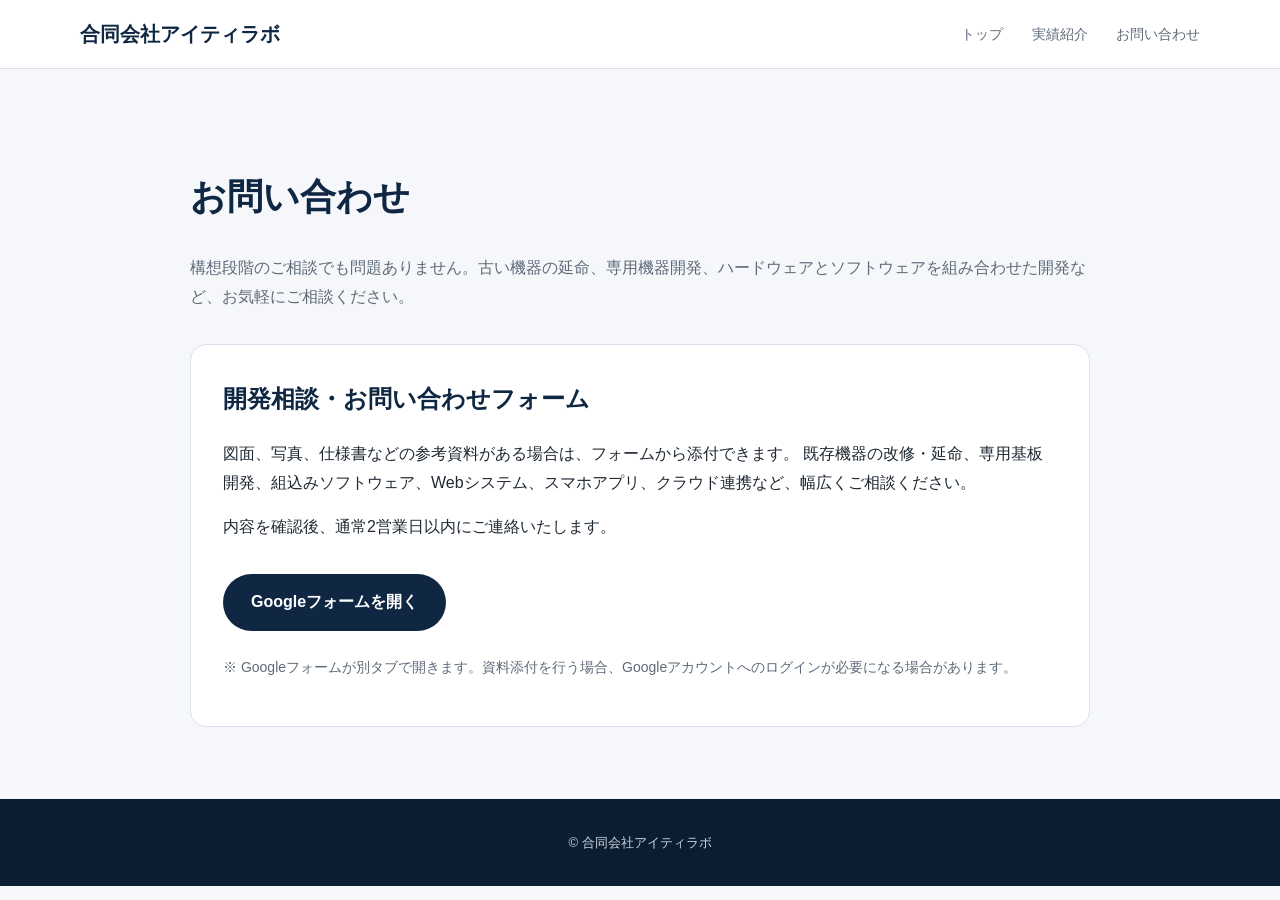
==== contact.html @ b13bff5e "test" ====
<!doctype html>
<html lang="ja">

<head>
  <meta charset="utf-8">
  <meta name="viewport" content="width=device-width, initial-scale=1">
  <title>お問い合わせ | 合同会社アイティラボ</title>
  <style>
    body {
      margin: 0;
      font-family: -apple-system, BlinkMacSystemFont, "Segoe UI", sans-serif;
      background: #f5f7fa;
      color: #1f2933;
      line-height: 1.8;
    }

    a {
      color: inherit;
      text-decoration: none;
    }

    header {
      background: #ffffff;
      border-bottom: 1px solid #d9e2ec;
    }

    .header-inner {
      max-width: 1120px;
      margin: 0 auto;
      padding: 16px 24px;
      display: flex;
      justify-content: space-between;
      align-items: center;
    }

    .logo {
      font-weight: 700;
      color: #0f2742;
      font-size: 20px;
    }

    nav a {
      margin-left: 24px;
      color: #5f6b7a;
      font-size: 14px;
    }

    .section {
      max-width: 900px;
      margin: 0 auto;
      padding: 72px 24px;
    }

    h1 {
      color: #0f2742;
      font-size: 36px;
    }

    .lead {
      color: #5f6b7a;
    }

    .form-area {
      background: #ffffff;
      border: 1px solid #d9e2ec;
      border-radius: 16px;
      padding: 32px;
      margin-top: 32px;
    }

    .form-area h2 {
      margin-top: 0;
      color: #0f2742;
    }

    .contact-button {
      display: inline-block;
      margin-top: 16px;
      background: #0f2742;
      color: #ffffff;
      padding: 14px 28px;
      border-radius: 999px;
      font-weight: 700;
    }

    .note {
      margin-top: 24px;
      color: #5f6b7a;
      font-size: 14px;
    }

    .footer {
      background: #0b1d30;
      color: #cbd5e1;
      padding: 32px 24px;
      text-align: center;
      font-size: 13px;
    }

    @media (max-width: 800px) {

      .hero-inner,
      .case-grid,
      .cards {
        grid-template-columns: 1fr;
      }

      .hero h1 {
        font-size: 32px;
      }

      .header-inner {
        flex-direction: column;
        gap: 10px;
      }

      nav {
        display: flex;
        gap: 16px;
        flex-wrap: wrap;
        justify-content: center;
      }

      nav a {
        margin-left: 0;
        font-size: 14px;
      }
    }
  </style>

  <!-- Google Analytics -->
  <script async src="https://www.googletagmanager.com/gtag/js?id=G-69NLYRLEGD"></script>
  <script>
    window.dataLayer = window.dataLayer || [];
    function gtag() { dataLayer.push(arguments); }
    gtag('js', new Date());

    gtag('config', 'G-69NLYRLEGD');
  </script>

</head>

<body>

  <header>
    <div class="header-inner">
      <a class="logo" href="index.html">合同会社アイティラボ</a>
      <nav>
        <a href="index.html">トップ</a>
        <a href="works.html">実績紹介</a>
        <a href="contact.html">お問い合わせ</a>
      </nav>
    </div>
  </header>

  <main class="section">
    <h1>お問い合わせ</h1>
    <p class="lead">
      構想段階のご相談でも問題ありません。古い機器の延命、専用機器開発、ハードウェアとソフトウェアを組み合わせた開発など、お気軽にご相談ください。
    </p>

    <div class="form-area">
      <h2>開発相談・お問い合わせフォーム</h2>

      <p>
        図面、写真、仕様書などの参考資料がある場合は、フォームから添付できます。
        既存機器の改修・延命、専用基板開発、組込みソフトウェア、Webシステム、スマホアプリ、クラウド連携など、幅広くご相談ください。
      </p>

      <p>
        内容を確認後、通常2営業日以内にご連絡いたします。
      </p>

      <a class="contact-button" href="https://forms.gle/nQAf1mtK7RLspYhS7" target="_blank" rel="noopener noreferrer">
        Googleフォームを開く
      </a>

      <p class="note">
        ※ Googleフォームが別タブで開きます。資料添付を行う場合、Googleアカウントへのログインが必要になる場合があります。
      </p>
    </div>
  </main>

  <footer class="footer">
    <div>© 合同会社アイティラボ</div>
  </footer>

</body>

</html>
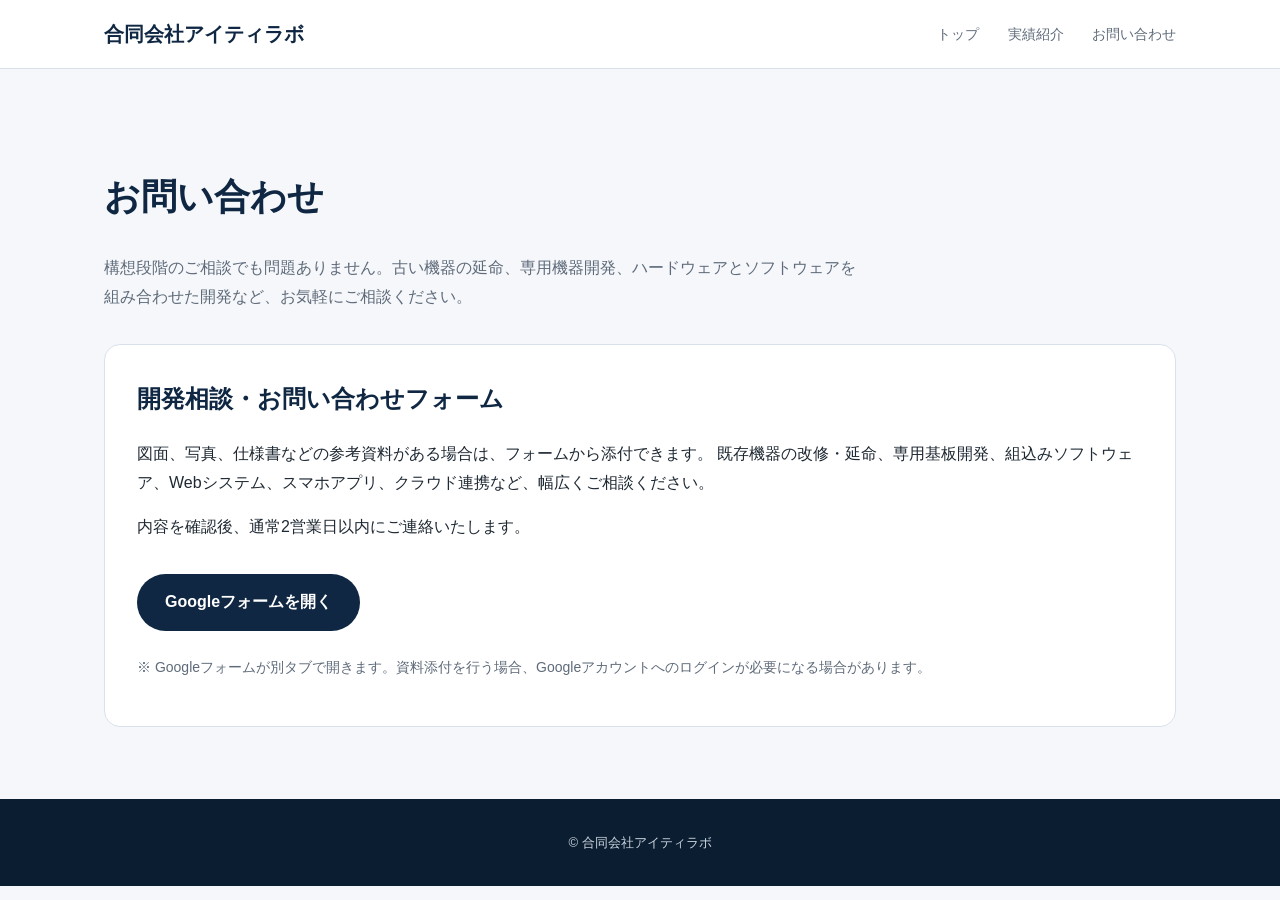
==== commit 51ceb4ff: "test" ====
--- a/contact.html
+++ b/contact.html
@@ -5,128 +5,8 @@
   <meta charset="utf-8">
   <meta name="viewport" content="width=device-width, initial-scale=1">
   <title>お問い合わせ | 合同会社アイティラボ</title>
-  <style>
-    body {
-      margin: 0;
-      font-family: -apple-system, BlinkMacSystemFont, "Segoe UI", sans-serif;
-      background: #f5f7fa;
-      color: #1f2933;
-      line-height: 1.8;
-    }
 
-    a {
-      color: inherit;
-      text-decoration: none;
-    }
-
-    header {
-      background: #ffffff;
-      border-bottom: 1px solid #d9e2ec;
-    }
-
-    .header-inner {
-      max-width: 1120px;
-      margin: 0 auto;
-      padding: 16px 24px;
-      display: flex;
-      justify-content: space-between;
-      align-items: center;
-    }
-
-    .logo {
-      font-weight: 700;
-      color: #0f2742;
-      font-size: 20px;
-    }
-
-    nav a {
-      margin-left: 24px;
-      color: #5f6b7a;
-      font-size: 14px;
-    }
-
-    .section {
-      max-width: 900px;
-      margin: 0 auto;
-      padding: 72px 24px;
-    }
-
-    h1 {
-      color: #0f2742;
-      font-size: 36px;
-    }
-
-    .lead {
-      color: #5f6b7a;
-    }
-
-    .form-area {
-      background: #ffffff;
-      border: 1px solid #d9e2ec;
-      border-radius: 16px;
-      padding: 32px;
-      margin-top: 32px;
-    }
-
-    .form-area h2 {
-      margin-top: 0;
-      color: #0f2742;
-    }
-
-    .contact-button {
-      display: inline-block;
-      margin-top: 16px;
-      background: #0f2742;
-      color: #ffffff;
-      padding: 14px 28px;
-      border-radius: 999px;
-      font-weight: 700;
-    }
-
-    .note {
-      margin-top: 24px;
-      color: #5f6b7a;
-      font-size: 14px;
-    }
-
-    .footer {
-      background: #0b1d30;
-      color: #cbd5e1;
-      padding: 32px 24px;
-      text-align: center;
-      font-size: 13px;
-    }
-
-    @media (max-width: 800px) {
-
-      .hero-inner,
-      .case-grid,
-      .cards {
-        grid-template-columns: 1fr;
-      }
-
-      .hero h1 {
-        font-size: 32px;
-      }
-
-      .header-inner {
-        flex-direction: column;
-        gap: 10px;
-      }
-
-      nav {
-        display: flex;
-        gap: 16px;
-        flex-wrap: wrap;
-        justify-content: center;
-      }
-
-      nav a {
-        margin-left: 0;
-        font-size: 14px;
-      }
-    }
-  </style>
+  <link rel="stylesheet" href="assets/css/style.css">
 
   <!-- Google Analytics -->
   <script async src="https://www.googletagmanager.com/gtag/js?id=G-69NLYRLEGD"></script>
--- a/assets/css/style.css
+++ b/assets/css/style.css
@@ -0,0 +1,341 @@
+:root {
+    --main: #0f2742;
+    --accent: #1f6feb;
+    --bg: #f5f7fa;
+    --text: #1f2933;
+    --muted: #5f6b7a;
+    --card: #ffffff;
+    --border: #d9e2ec;
+}
+
+* {
+    box-sizing: border-box;
+}
+
+body {
+    margin: 0;
+    font-family: -apple-system, BlinkMacSystemFont, "Segoe UI", sans-serif;
+    color: var(--text);
+    background: var(--bg);
+    line-height: 1.8;
+}
+
+a {
+    color: inherit;
+    text-decoration: none;
+}
+
+header {
+    background: #ffffff;
+    border-bottom: 1px solid var(--border);
+    position: sticky;
+    top: 0;
+    z-index: 10;
+}
+
+.header-inner {
+    max-width: 1120px;
+    margin: 0 auto;
+    padding: 16px 24px;
+    display: flex;
+    justify-content: space-between;
+    align-items: center;
+}
+
+.logo {
+    font-weight: 700;
+    color: var(--main);
+    font-size: 20px;
+}
+
+nav a {
+    margin-left: 24px;
+    color: var(--muted);
+    font-size: 14px;
+}
+
+.section {
+    max-width: 1120px;
+    margin: 0 auto;
+    padding: 72px 24px;
+}
+
+h1 {
+    color: var(--main);
+    font-size: 36px;
+}
+
+h2 {
+    color: var(--main);
+}
+
+.lead {
+    color: var(--muted);
+    max-width: 760px;
+}
+
+.card {
+    background: var(--card);
+    border: 1px solid var(--border);
+    border-radius: 16px;
+    padding: 32px;
+    margin-top: 32px;
+}
+
+.button {
+    display: inline-block;
+    background: var(--main);
+    color: #ffffff;
+    padding: 12px 24px;
+    border-radius: 999px;
+    font-weight: 700;
+    margin-top: 8px;
+}
+
+/* index hero */
+.hero {
+    background: linear-gradient(135deg, #0f2742 0%, #14395f 60%, #1f6feb 100%);
+    color: #ffffff;
+}
+
+.hero-inner {
+    max-width: 1120px;
+    margin: 0 auto;
+    padding: 88px 24px;
+    display: grid;
+    grid-template-columns: 1.1fr 0.9fr;
+    gap: 48px;
+    align-items: center;
+}
+
+.hero h1 {
+    color: #ffffff;
+    font-size: 42px;
+    line-height: 1.35;
+    margin: 0 0 24px;
+}
+
+.hero p {
+    font-size: 18px;
+    color: #dbeafe;
+    margin-bottom: 32px;
+}
+
+.hero .button {
+    background: #ffffff;
+    color: var(--main);
+}
+
+.hero-photo {
+    background: rgba(255, 255, 255, 0.12);
+    border: 1px solid rgba(255, 255, 255, 0.25);
+    border-radius: 20px;
+    padding: 16px;
+}
+
+.hero-photo img {
+    width: 100%;
+    border-radius: 14px;
+    display: block;
+    transition: transform 0.2s ease;
+}
+
+.photo-note {
+    font-size: 12px;
+    color: #c7d2fe;
+    margin-top: 8px;
+}
+
+/* cards */
+.cards {
+    display: grid;
+    grid-template-columns: repeat(3, 1fr);
+    gap: 24px;
+    margin-top: 32px;
+}
+
+.cards .card {
+    margin-top: 0;
+}
+
+.card h3 {
+    margin-top: 0;
+    color: var(--main);
+}
+
+/* case block */
+.case {
+    background: #ffffff;
+    border-top: 1px solid var(--border);
+    border-bottom: 1px solid var(--border);
+}
+
+.case-grid {
+    display: grid;
+    grid-template-columns: 0.95fr 1.05fr;
+    gap: 40px;
+    align-items: center;
+}
+
+.case-image img {
+    width: 100%;
+    border-radius: 16px;
+    border: 1px solid var(--border);
+    display: block;
+    transition: transform 0.2s ease;
+}
+
+.hero-photo img,
+.case-image img {
+    box-shadow: 0 10px 30px rgba(0, 0, 0, 0.15);
+}
+
+.hero-photo img:hover,
+.case-image img:hover {
+    transform: scale(1.02);
+}
+
+/* works list */
+.work-card {
+    display: grid;
+    grid-template-columns: 0.8fr 1.2fr;
+    gap: 28px;
+    align-items: center;
+}
+
+.work-image img {
+    width: 100%;
+    border-radius: 14px;
+    border: 1px solid var(--border);
+    display: block;
+    box-shadow: 0 10px 30px rgba(0, 0, 0, 0.12);
+}
+
+/* badges and stats */
+.badges {
+    display: flex;
+    flex-wrap: wrap;
+    gap: 8px;
+    margin: 20px 0;
+}
+
+.badge {
+    background: #e8f1ff;
+    color: #174ea6;
+    padding: 4px 12px;
+    border-radius: 999px;
+    font-size: 13px;
+}
+
+.stats {
+    display: grid;
+    grid-template-columns: repeat(2, 1fr);
+    gap: 16px;
+    margin-top: 24px;
+}
+
+.stat {
+    background: #f8fafc;
+    border: 1px solid var(--border);
+    border-radius: 14px;
+    padding: 16px;
+}
+
+.stat strong {
+    display: block;
+    font-size: 26px;
+    color: var(--accent);
+}
+
+/* contact */
+.form-area {
+    background: #ffffff;
+    border: 1px solid var(--border);
+    border-radius: 16px;
+    padding: 32px;
+    margin-top: 32px;
+}
+
+.form-area h2 {
+    margin-top: 0;
+    color: var(--main);
+}
+
+.contact-button {
+    display: inline-block;
+    margin-top: 16px;
+    background: var(--main);
+    color: #ffffff;
+    padding: 14px 28px;
+    border-radius: 999px;
+    font-weight: 700;
+}
+
+.note {
+    margin-top: 24px;
+    color: var(--muted);
+    font-size: 14px;
+}
+
+/* CTA and footer */
+.cta {
+    background: var(--main);
+    color: #ffffff;
+    text-align: center;
+}
+
+.cta h2 {
+    color: #ffffff;
+}
+
+.cta p {
+    color: #dbeafe;
+}
+
+.cta .button {
+    background: #ffffff;
+    color: var(--main);
+}
+
+.footer {
+    background: #0b1d30;
+    color: #cbd5e1;
+    padding: 32px 24px;
+    text-align: center;
+    font-size: 13px;
+}
+
+@media (max-width: 800px) {
+
+    .hero-inner,
+    .case-grid,
+    .cards,
+    .work-card {
+        grid-template-columns: 1fr;
+    }
+
+    .hero h1 {
+        font-size: 32px;
+    }
+
+    .header-inner {
+        flex-direction: column;
+        gap: 10px;
+    }
+
+    nav {
+        display: flex;
+        gap: 16px;
+        flex-wrap: wrap;
+        justify-content: center;
+    }
+
+    nav a {
+        margin-left: 0;
+        font-size: 14px;
+    }
+
+    .stats {
+        grid-template-columns: 1fr;
+    }
+}
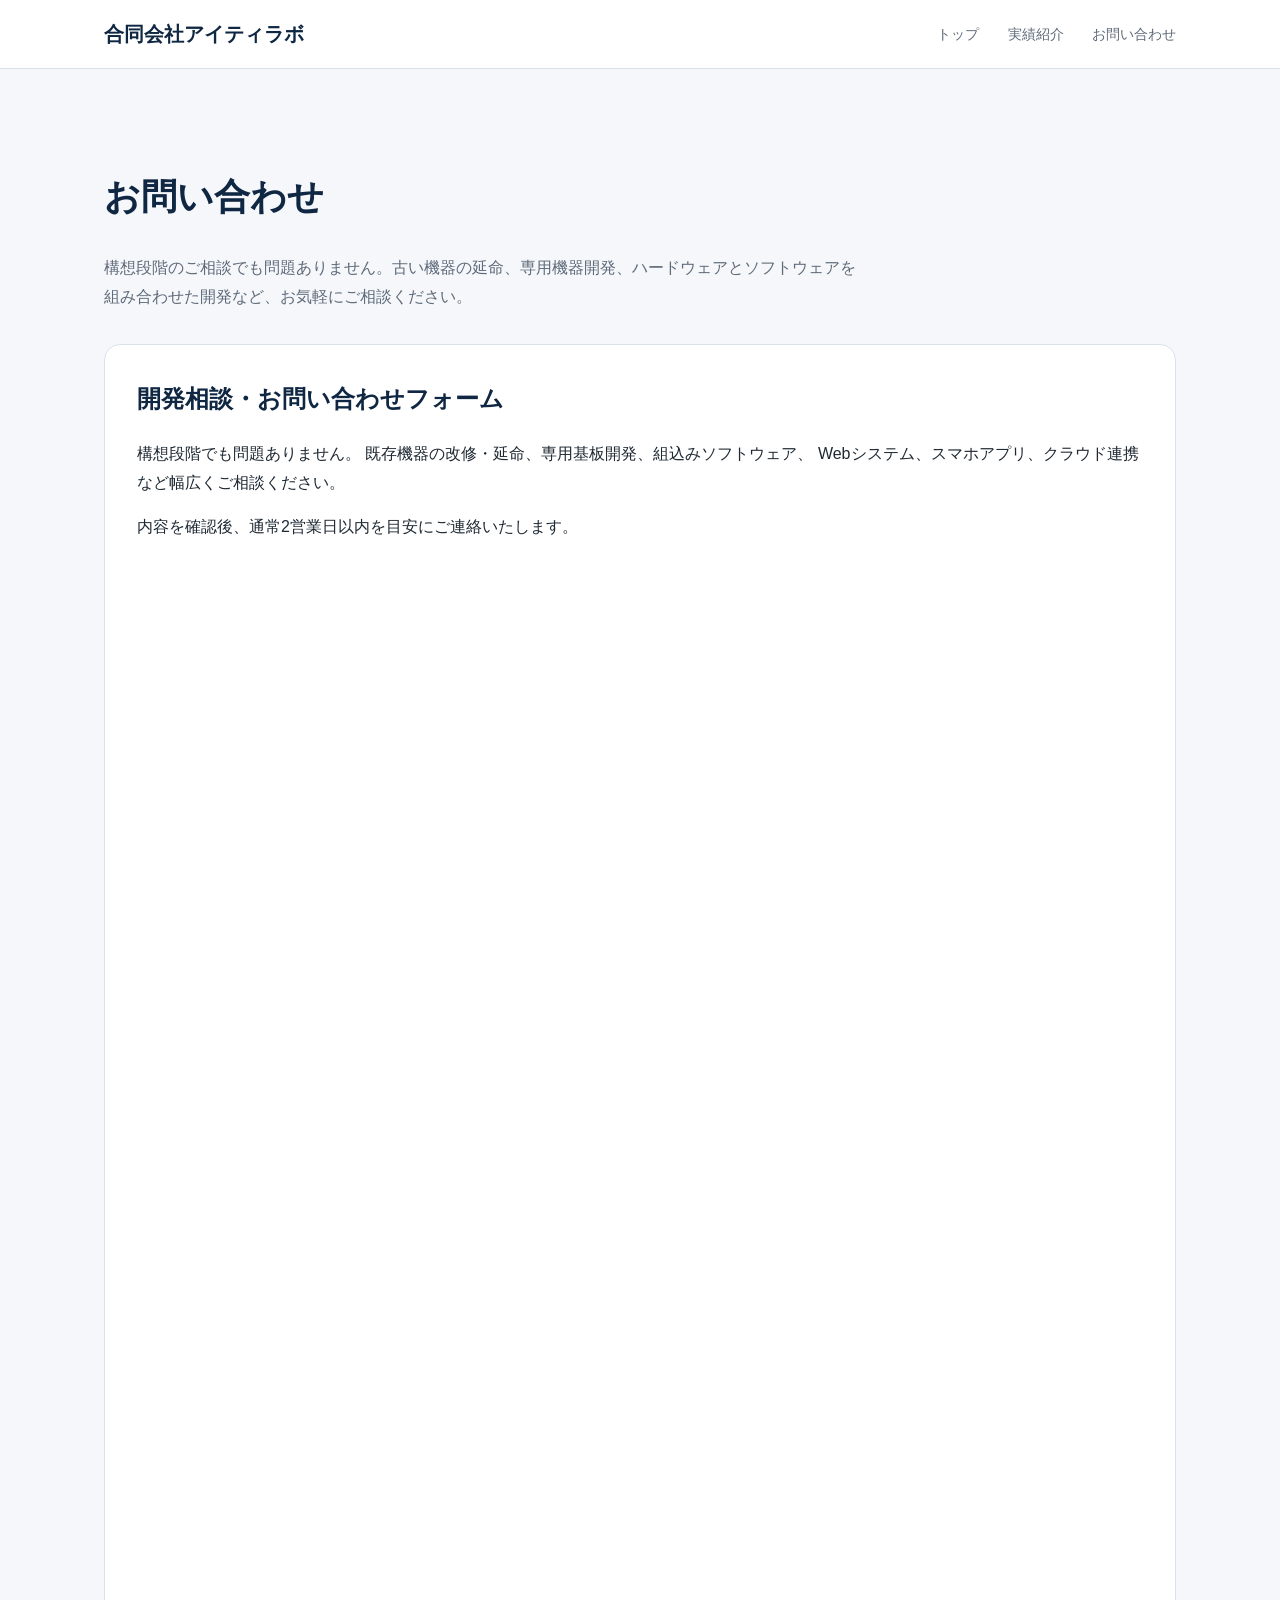
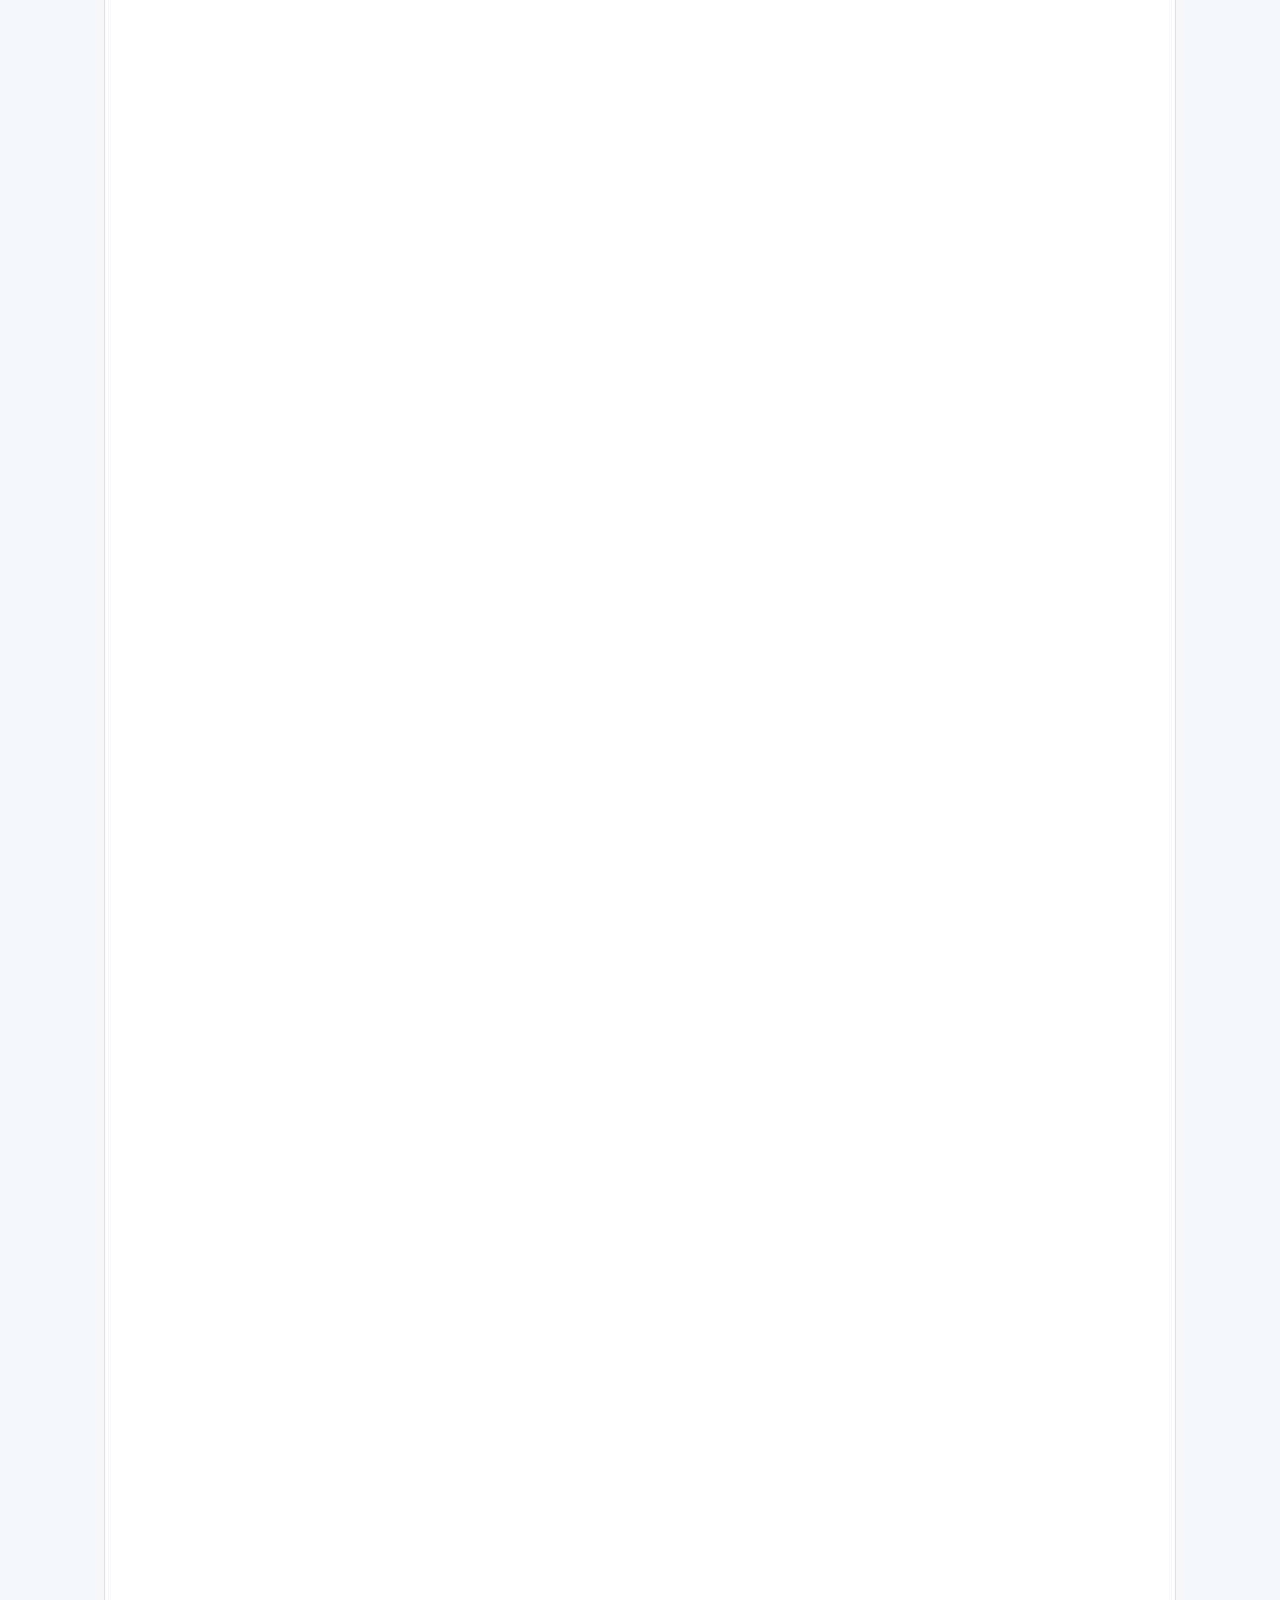
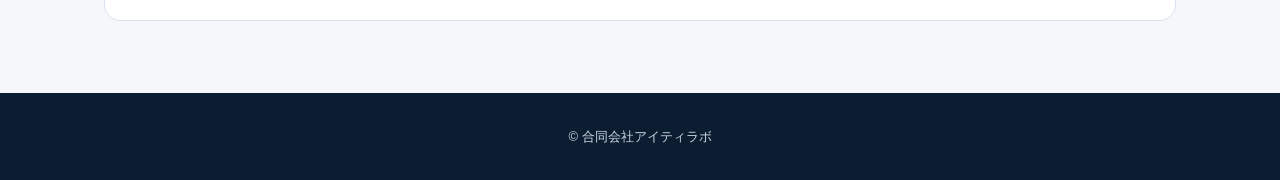
==== commit 3e5509d3: "test" ====
--- a/contact.html
+++ b/contact.html
@@ -40,24 +40,25 @@
     </p>
 
     <div class="form-area">
+
       <h2>開発相談・お問い合わせフォーム</h2>
 
       <p>
-        図面、写真、仕様書などの参考資料がある場合は、フォームから添付できます。
-        既存機器の改修・延命、専用基板開発、組込みソフトウェア、Webシステム、スマホアプリ、クラウド連携など、幅広くご相談ください。
+        構想段階でも問題ありません。
+        既存機器の改修・延命、専用基板開発、組込みソフトウェア、
+        Webシステム、スマホアプリ、クラウド連携など幅広くご相談ください。
       </p>
 
       <p>
-        内容を確認後、通常2営業日以内にご連絡いたします。
+        内容を確認後、通常2営業日以内を目安にご連絡いたします。
       </p>
 
-      <a class="contact-button" href="https://forms.gle/nQAf1mtK7RLspYhS7" target="_blank" rel="noopener noreferrer">
-        Googleフォームを開く
-      </a>
+      <iframe
+        src="https://docs.google.com/forms/d/e/1FAIpQLSeaOnDy4lvd5548zr_rv-StVVFXzBjcQB8d9xzj-72gAwvWDQ/viewform?embedded=true"
+        width="100%" height="2600" frameborder="0" marginheight="0" marginwidth="0" loading="lazy">
+        読み込んでいます…
+      </iframe>
 
-      <p class="note">
-        ※ Googleフォームが別タブで開きます。資料添付を行う場合、Googleアカウントへのログインが必要になる場合があります。
-      </p>
     </div>
   </main>
 
--- a/assets/css/style.css
+++ b/assets/css/style.css
@@ -305,6 +305,13 @@
     font-size: 13px;
 }
 
+.form-area iframe {
+    width: 100%;
+    border: none;
+    border-radius: 12px;
+    margin-top: 20px;
+}
+
 @media (max-width: 800px) {
 
     .hero-inner,
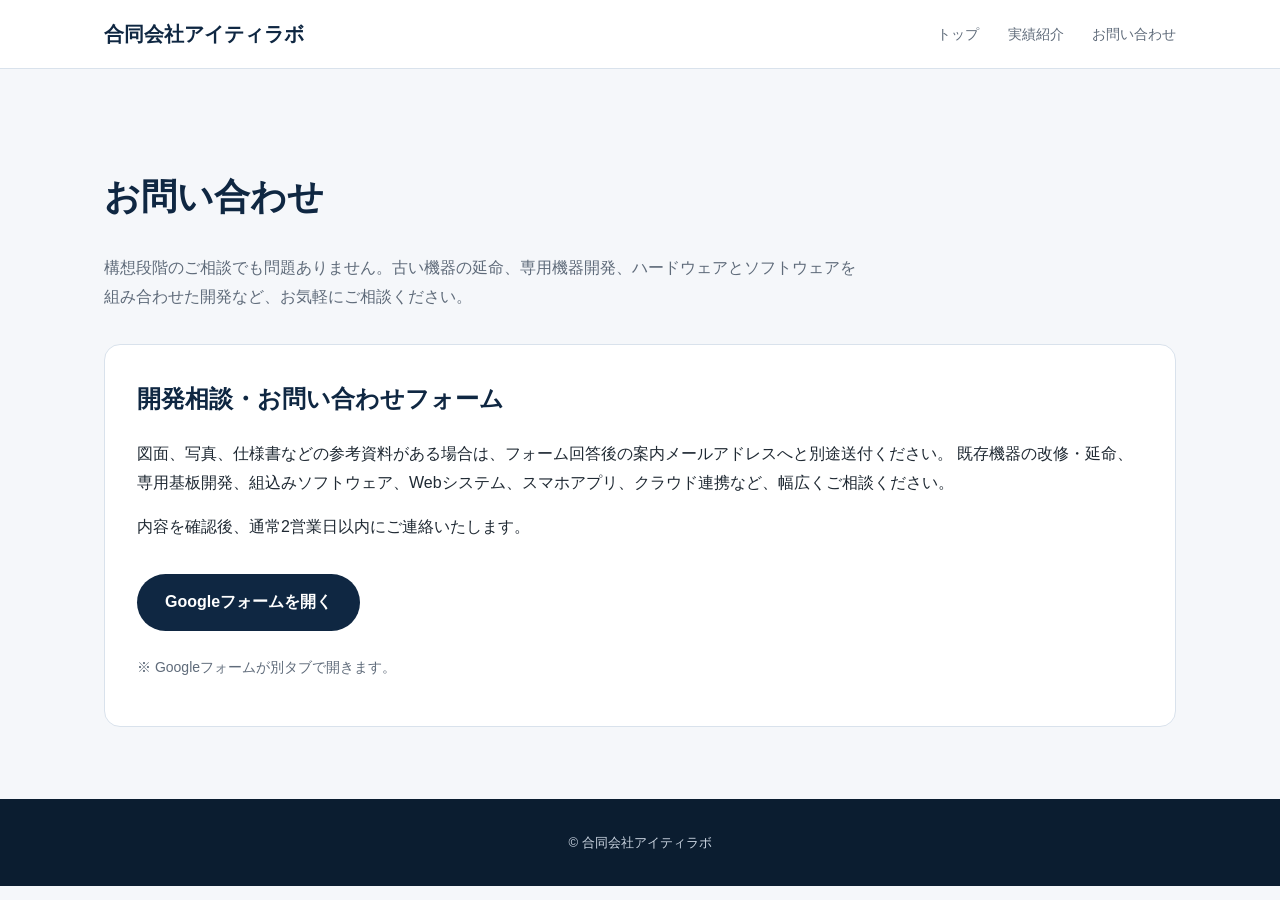
==== commit c961bc6e: "test" ====
--- a/contact.html
+++ b/contact.html
@@ -40,25 +40,24 @@
     </p>
 
     <div class="form-area">
-
       <h2>開発相談・お問い合わせフォーム</h2>
 
       <p>
-        構想段階でも問題ありません。
-        既存機器の改修・延命、専用基板開発、組込みソフトウェア、
-        Webシステム、スマホアプリ、クラウド連携など幅広くご相談ください。
+        図面、写真、仕様書などの参考資料がある場合は、フォーム回答後の案内メールアドレスへと別途送付ください。
+        既存機器の改修・延命、専用基板開発、組込みソフトウェア、Webシステム、スマホアプリ、クラウド連携など、幅広くご相談ください。
       </p>
 
       <p>
-        内容を確認後、通常2営業日以内を目安にご連絡いたします。
+        内容を確認後、通常2営業日以内にご連絡いたします。
       </p>
 
-      <iframe
-        src="https://docs.google.com/forms/d/e/1FAIpQLSeaOnDy4lvd5548zr_rv-StVVFXzBjcQB8d9xzj-72gAwvWDQ/viewform?embedded=true"
-        width="100%" height="2600" frameborder="0" marginheight="0" marginwidth="0" loading="lazy">
-        読み込んでいます…
-      </iframe>
+      <a class="contact-button" href="https://forms.gle/nQAf1mtK7RLspYhS7" target="_blank" rel="noopener noreferrer">
+        Googleフォームを開く
+      </a>
 
+      <p class="note">
+        ※ Googleフォームが別タブで開きます。
+      </p>
     </div>
   </main>
 
--- a/assets/css/style.css
+++ b/assets/css/style.css
@@ -305,13 +305,6 @@
     font-size: 13px;
 }
 
-.form-area iframe {
-    width: 100%;
-    border: none;
-    border-radius: 12px;
-    margin-top: 20px;
-}
-
 @media (max-width: 800px) {
 
     .hero-inner,
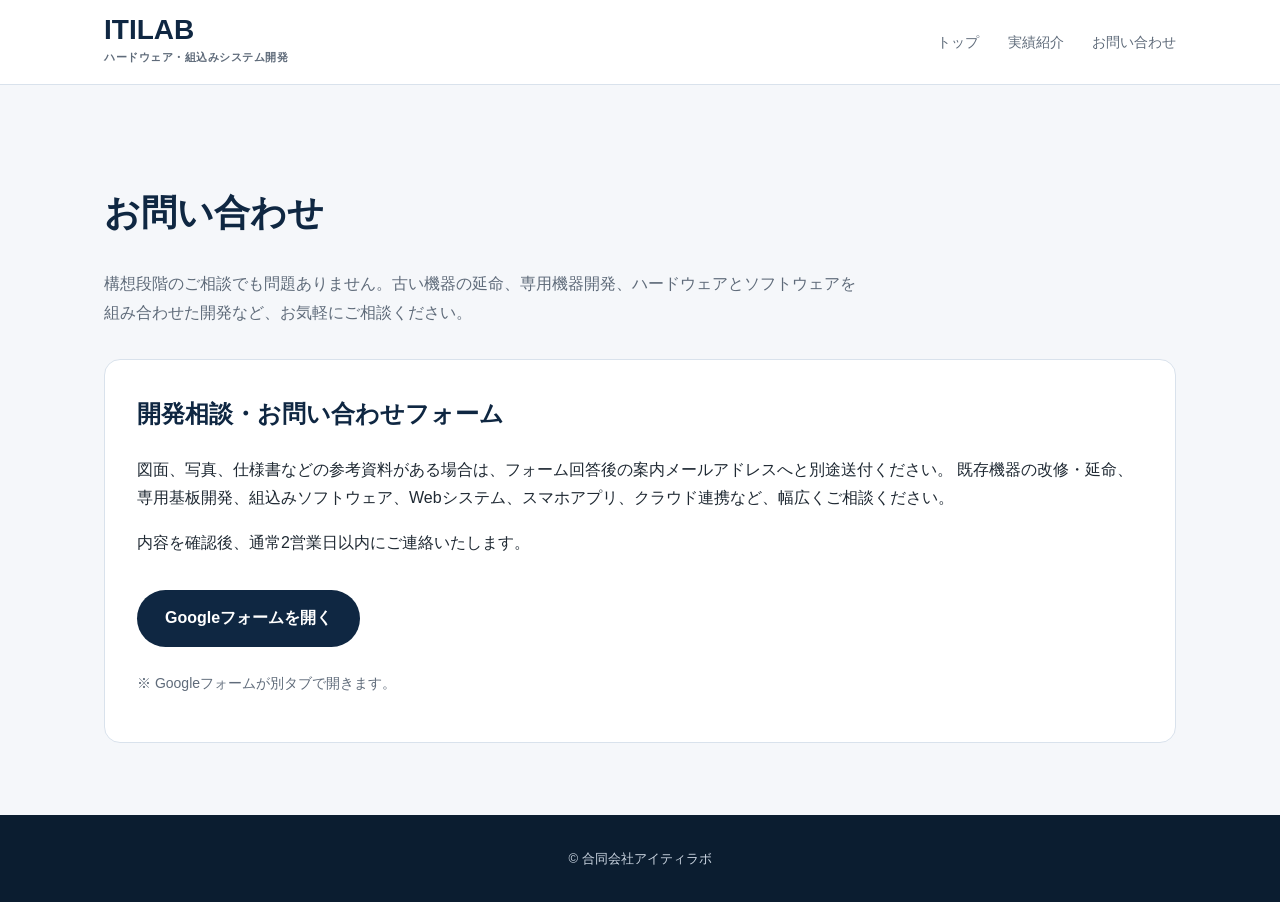
==== commit b4c42ed4: "test" ====
--- a/contact.html
+++ b/contact.html
@@ -24,12 +24,18 @@
 
   <header>
     <div class="header-inner">
-      <a class="logo" href="index.html">合同会社アイティラボ</a>
+
+      <a class="logo" href="index.html">
+        <div class="logo-main">ITILAB</div>
+        <div class="logo-sub">ハードウェア・組込みシステム開発</div>
+      </a>
+
       <nav>
         <a href="index.html">トップ</a>
         <a href="works.html">実績紹介</a>
         <a href="contact.html">お問い合わせ</a>
       </nav>
+
     </div>
   </header>
 
--- a/assets/css/style.css
+++ b/assets/css/style.css
@@ -305,6 +305,24 @@
     font-size: 13px;
 }
 
+.logo {
+    text-decoration: none;
+}
+
+.logo-main {
+    font-size: 28px;
+    font-weight: 800;
+    color: #0f2742;
+    line-height: 1;
+}
+
+.logo-sub {
+    font-size: 11px;
+    color: #5f6b7a;
+    margin-top: 4px;
+    letter-spacing: 0.5px;
+}
+
 @media (max-width: 800px) {
 
     .hero-inner,
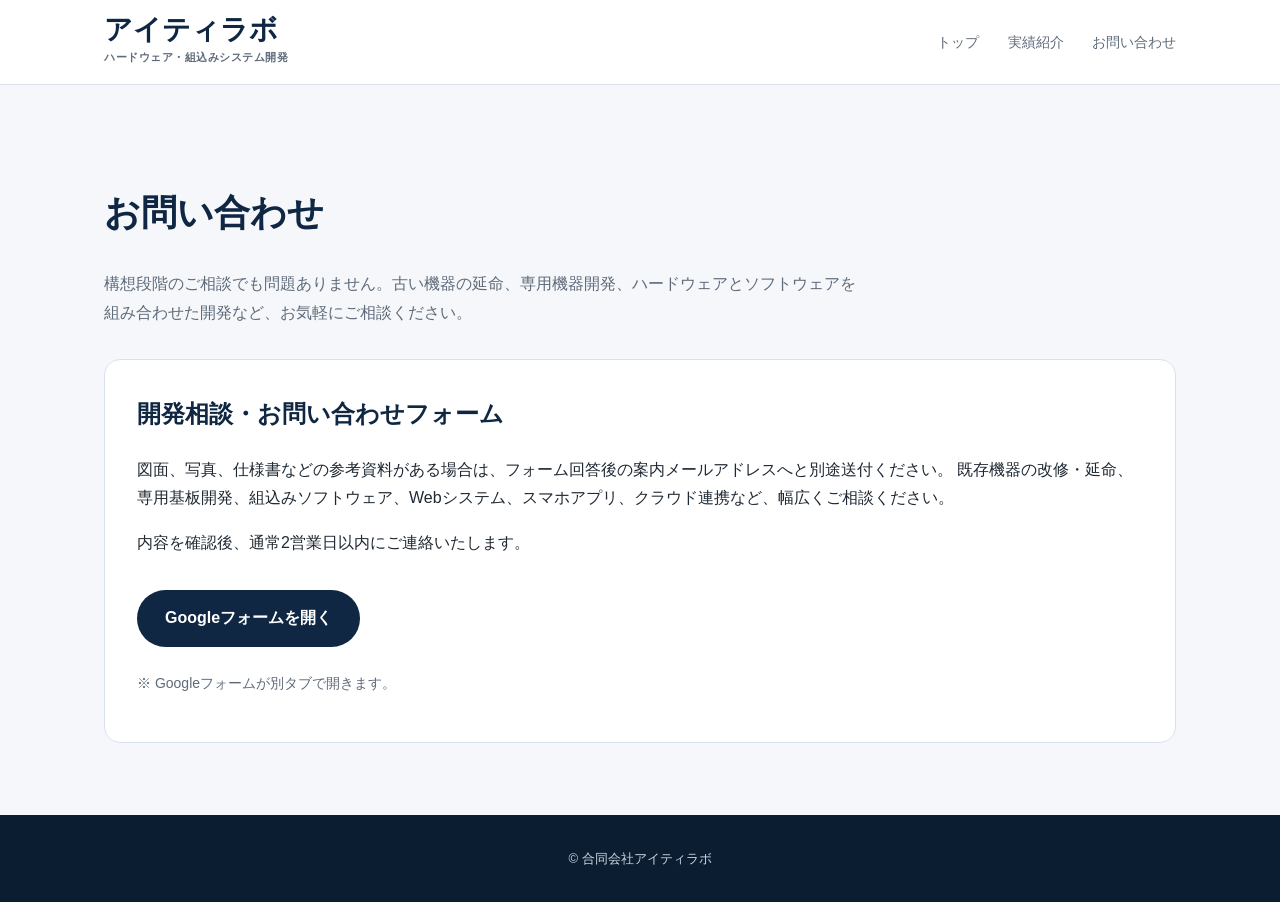
==== commit dab0b164: "test" ====
--- a/contact.html
+++ b/contact.html
@@ -26,7 +26,7 @@
     <div class="header-inner">
 
       <a class="logo" href="index.html">
-        <div class="logo-main">ITILAB</div>
+        <div class="logo-main">アイティラボ</div>
         <div class="logo-sub">ハードウェア・組込みシステム開発</div>
       </a>
 
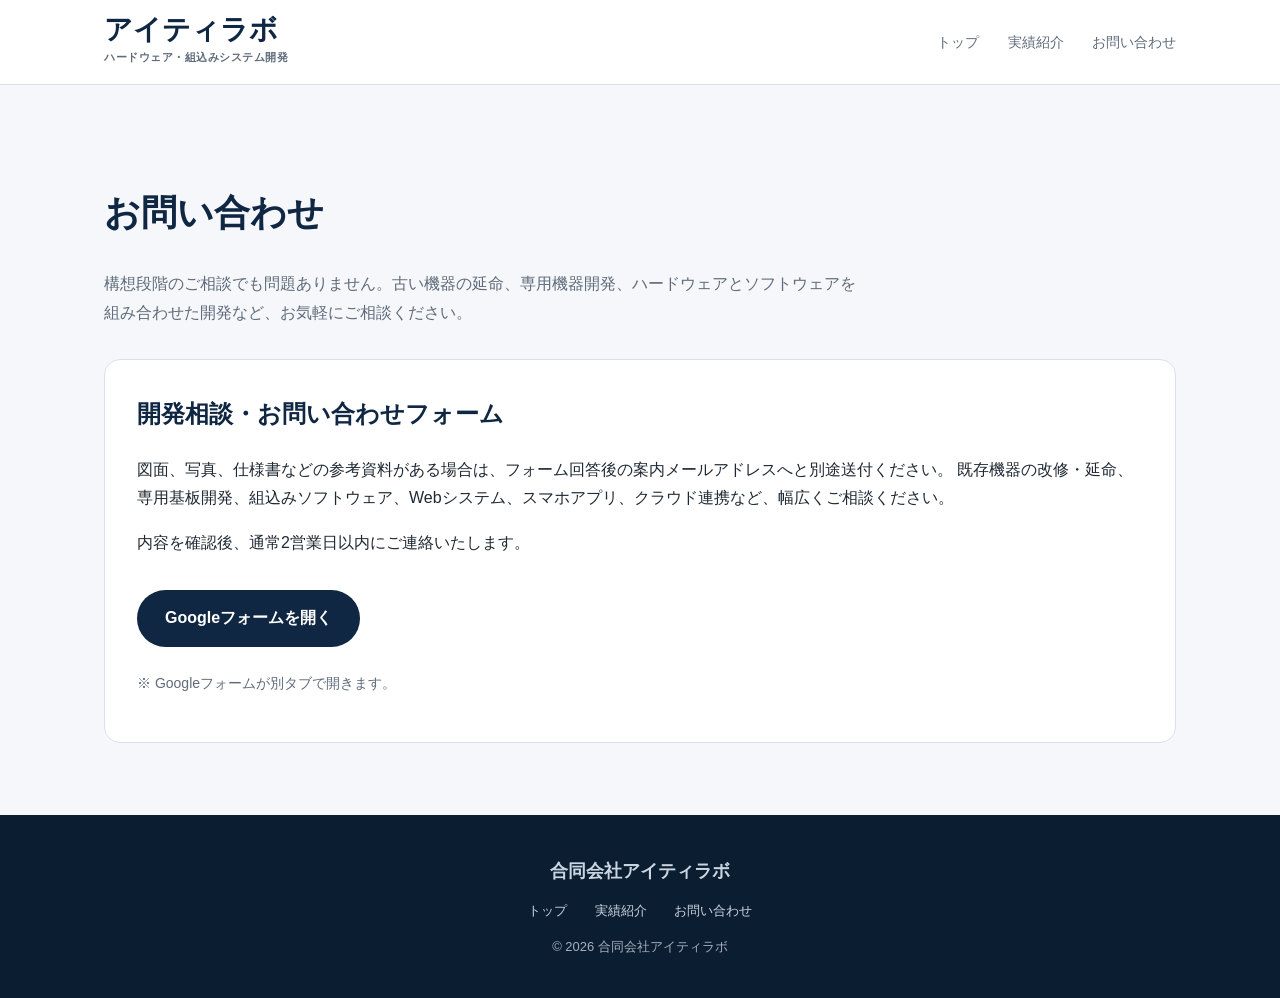
==== commit c381af42: "test" ====
--- a/contact.html
+++ b/contact.html
@@ -68,7 +68,21 @@
   </main>
 
   <footer class="footer">
-    <div>© 合同会社アイティラボ</div>
+
+    <div class="footer-company">
+      合同会社アイティラボ
+    </div>
+
+    <div class="footer-links">
+      <a href="index.html">トップ</a>
+      <a href="works.html">実績紹介</a>
+      <a href="contact.html">お問い合わせ</a>
+    </div>
+
+    <div class="footer-copy">
+      © 2026 合同会社アイティラボ
+    </div>
+
   </footer>
 
 </body>
--- a/assets/css/style.css
+++ b/assets/css/style.css
@@ -323,6 +323,37 @@
     letter-spacing: 0.5px;
 }
 
+.footer {
+    background: #0b1d30;
+    color: #cbd5e1;
+    padding: 40px 24px;
+    text-align: center;
+}
+
+.footer-company {
+    font-size: 18px;
+    font-weight: 700;
+    margin-bottom: 12px;
+}
+
+.footer-links {
+    margin-bottom: 12px;
+}
+
+.footer-links a {
+    margin: 0 12px;
+    color: #cbd5e1;
+}
+
+.footer-links a:hover {
+    text-decoration: underline;
+}
+
+.footer-copy {
+    font-size: 13px;
+    opacity: 0.8;
+}
+
 @media (max-width: 800px) {
 
     .hero-inner,
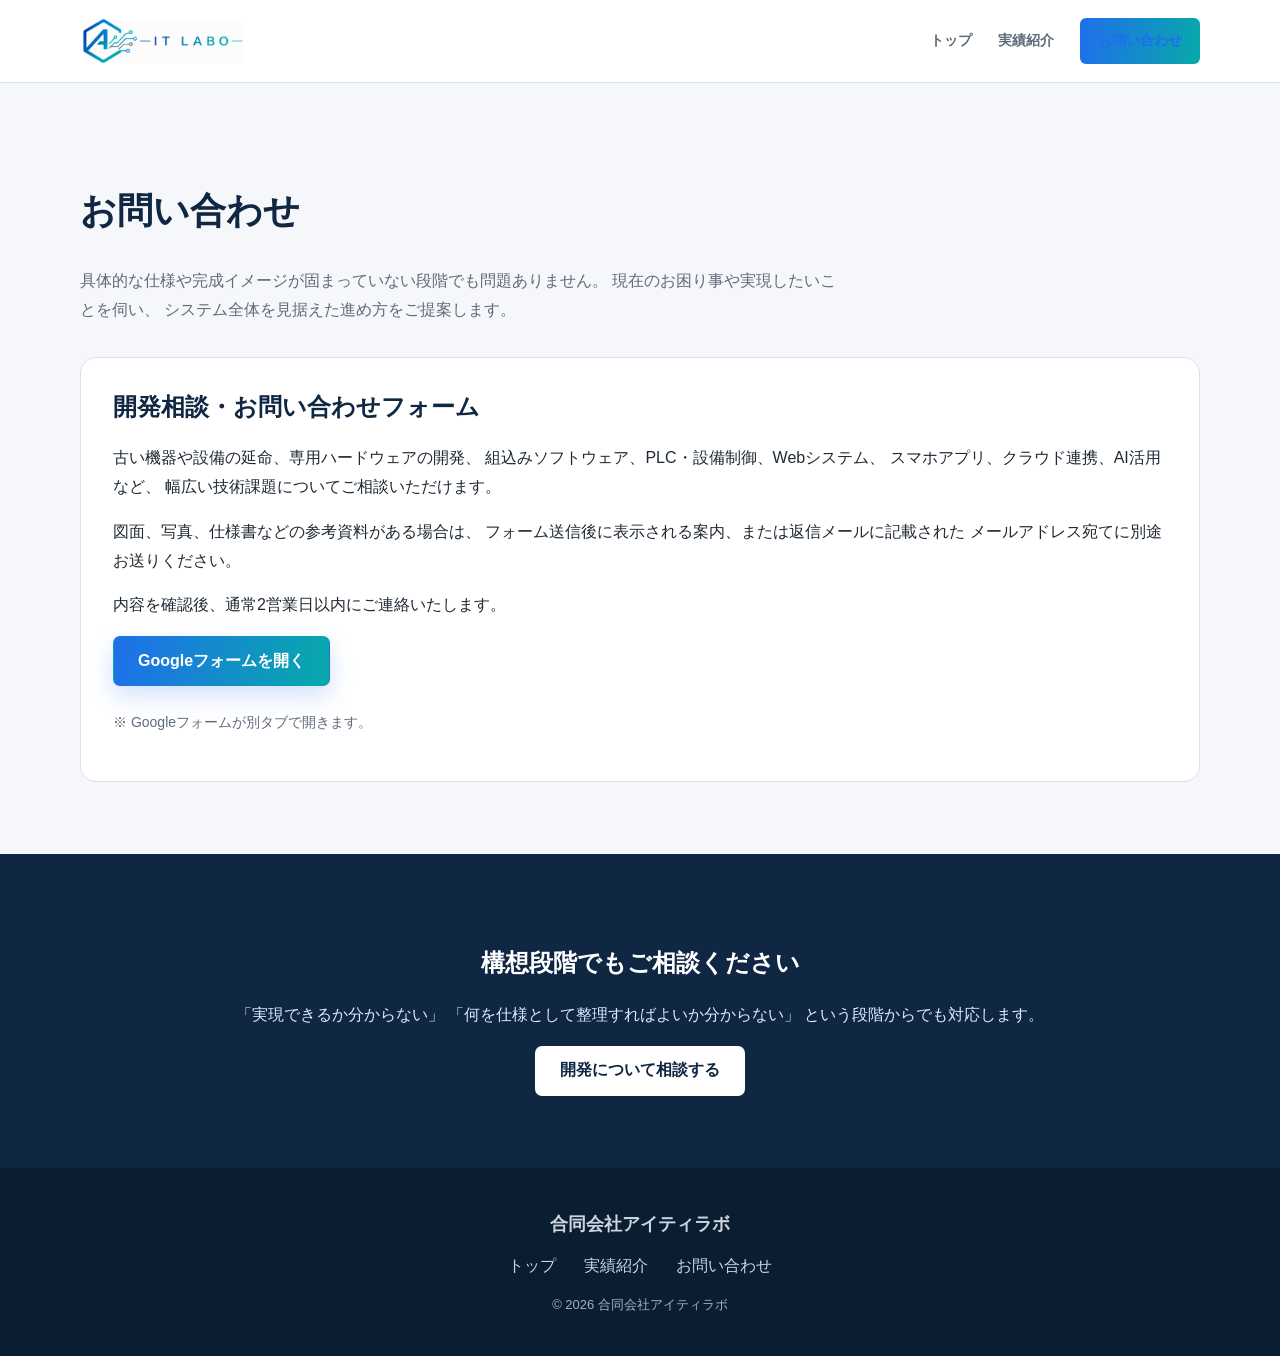
==== commit 9fe72048: "test" ====
--- a/contact.html
+++ b/contact.html
@@ -4,67 +4,136 @@
 <head>
   <meta charset="utf-8">
   <meta name="viewport" content="width=device-width, initial-scale=1">
+
   <title>お問い合わせ | 合同会社アイティラボ</title>
 
-  <link rel="stylesheet" href="assets/css/style.css">
+  <meta
+    name="description"
+    content="合同会社アイティラボへの開発相談・お問い合わせページです。仕様が固まっていない段階でも、ハードウェア、組込みソフトウェア、設備制御、Web・クラウド、AI活用についてご相談いただけます。"
+  >
+
+  <link rel="stylesheet" href="assets/css/style.css?v=20260711">
 
   <!-- Google Analytics -->
   <script async src="https://www.googletagmanager.com/gtag/js?id=G-69NLYRLEGD"></script>
   <script>
     window.dataLayer = window.dataLayer || [];
-    function gtag() { dataLayer.push(arguments); }
+
+    function gtag() {
+      dataLayer.push(arguments);
+    }
+
     gtag('js', new Date());
-
     gtag('config', 'G-69NLYRLEGD');
   </script>
-
 </head>
 
 <body>
 
-  <header>
+  <header class="site-header">
     <div class="header-inner">
 
-      <a class="logo" href="index.html">
-        <div class="logo-main">アイティラボ</div>
-        <div class="logo-sub">ハードウェア・組込みシステム開発</div>
+      <a
+        class="site-logo"
+        href="index.html"
+        aria-label="合同会社アイティラボ トップページ"
+      >
+        <img
+          src="images/logo-header.png?v=20260711"
+          alt="IT LABO 合同会社アイティラボ"
+          width="1683"
+          height="487"
+        >
       </a>
 
-      <nav>
+      <nav class="global-nav" aria-label="メインナビゲーション">
         <a href="index.html">トップ</a>
         <a href="works.html">実績紹介</a>
-        <a href="contact.html">お問い合わせ</a>
+        <a
+          href="contact.html"
+          class="nav-contact"
+          aria-current="page"
+        >
+          お問い合わせ
+        </a>
       </nav>
 
     </div>
   </header>
 
-  <main class="section">
-    <h1>お問い合わせ</h1>
-    <p class="lead">
-      構想段階のご相談でも問題ありません。古い機器の延命、専用機器開発、ハードウェアとソフトウェアを組み合わせた開発など、お気軽にご相談ください。
-    </p>
+  <main>
 
-    <div class="form-area">
-      <h2>開発相談・お問い合わせフォーム</h2>
+    <section class="section">
 
-      <p>
-        図面、写真、仕様書などの参考資料がある場合は、フォーム回答後の案内メールアドレスへと別途送付ください。
-        既存機器の改修・延命、専用基板開発、組込みソフトウェア、Webシステム、スマホアプリ、クラウド連携など、幅広くご相談ください。
+      <h1>お問い合わせ</h1>
+
+      <p class="lead">
+        具体的な仕様や完成イメージが固まっていない段階でも問題ありません。
+        現在のお困り事や実現したいことを伺い、
+        システム全体を見据えた進め方をご提案します。
       </p>
 
-      <p>
-        内容を確認後、通常2営業日以内にご連絡いたします。
-      </p>
+      <div class="form-area">
 
-      <a class="contact-button" href="https://forms.gle/nQAf1mtK7RLspYhS7" target="_blank" rel="noopener noreferrer">
-        Googleフォームを開く
-      </a>
+        <h2>開発相談・お問い合わせフォーム</h2>
 
-      <p class="note">
-        ※ Googleフォームが別タブで開きます。
-      </p>
-    </div>
+        <p>
+          古い機器や設備の延命、専用ハードウェアの開発、
+          組込みソフトウェア、PLC・設備制御、Webシステム、
+          スマホアプリ、クラウド連携、AI活用など、
+          幅広い技術課題についてご相談いただけます。
+        </p>
+
+        <p>
+          図面、写真、仕様書などの参考資料がある場合は、
+          フォーム送信後に表示される案内、または返信メールに記載された
+          メールアドレス宛てに別途お送りください。
+        </p>
+
+        <p>
+          内容を確認後、通常2営業日以内にご連絡いたします。
+        </p>
+
+        <a
+          class="button button-primary"
+          href="https://forms.gle/nQAf1mtK7RLspYhS7"
+          target="_blank"
+          rel="noopener noreferrer"
+        >
+          Googleフォームを開く
+        </a>
+
+        <p class="note">
+          ※ Googleフォームが別タブで開きます。
+        </p>
+
+      </div>
+
+    </section>
+
+    <section class="cta">
+      <div class="section">
+
+        <h2>構想段階でもご相談ください</h2>
+
+        <p>
+          「実現できるか分からない」
+          「何を仕様として整理すればよいか分からない」
+          という段階からでも対応します。
+        </p>
+
+        <a
+          class="button button-primary"
+          href="https://forms.gle/nQAf1mtK7RLspYhS7"
+          target="_blank"
+          rel="noopener noreferrer"
+        >
+          開発について相談する
+        </a>
+
+      </div>
+    </section>
+
   </main>
 
   <footer class="footer">
--- a/assets/css/style.css
+++ b/assets/css/style.css
@@ -1,390 +1,573 @@
 :root {
-    --main: #0f2742;
-    --accent: #1f6feb;
-    --bg: #f5f7fa;
-    --text: #1f2933;
-    --muted: #5f6b7a;
-    --card: #ffffff;
-    --border: #d9e2ec;
+  --main: #0f2742;
+  --accent: #1f6feb;
+  --accent-secondary: #08a9aa;
+  --bg: #f5f7fa;
+  --text: #1f2933;
+  --muted: #5f6b7a;
+  --card: #ffffff;
+  --border: #d9e2ec;
 }
 
 * {
-    box-sizing: border-box;
+  box-sizing: border-box;
+}
+
+html {
+  scroll-behavior: smooth;
 }
 
 body {
-    margin: 0;
-    font-family: -apple-system, BlinkMacSystemFont, "Segoe UI", sans-serif;
-    color: var(--text);
-    background: var(--bg);
-    line-height: 1.8;
+  margin: 0;
+  font-family:
+    -apple-system, BlinkMacSystemFont, "Segoe UI", "Noto Sans JP", sans-serif;
+  color: var(--text);
+  background: var(--bg);
+  line-height: 1.8;
+}
+
+img {
+  max-width: 100%;
 }
 
 a {
-    color: inherit;
-    text-decoration: none;
-}
-
-header {
-    background: #ffffff;
-    border-bottom: 1px solid var(--border);
-    position: sticky;
-    top: 0;
-    z-index: 10;
+  color: inherit;
+  text-decoration: none;
+}
+
+/* =========================
+   Header
+========================= */
+
+.site-header {
+  position: sticky;
+  top: 0;
+  z-index: 1000;
+  background: rgba(255, 255, 255, 0.96);
+  border-bottom: 1px solid var(--border);
+  backdrop-filter: blur(10px);
 }
 
 .header-inner {
-    max-width: 1120px;
-    margin: 0 auto;
-    padding: 16px 24px;
-    display: flex;
-    justify-content: space-between;
-    align-items: center;
-}
-
-.logo {
-    font-weight: 700;
-    color: var(--main);
-    font-size: 20px;
-}
-
-nav a {
-    margin-left: 24px;
-    color: var(--muted);
-    font-size: 14px;
-}
+  width: min(1120px, calc(100% - 48px));
+  min-height: 82px;
+  margin: 0 auto;
+
+  display: flex;
+  align-items: center;
+  justify-content: space-between;
+  gap: 32px;
+}
+
+.site-logo {
+  display: block;
+  flex: 0 0 auto;
+  line-height: 0;
+}
+
+.site-logo img {
+  display: block;
+  width: auto;
+  height: 48px;
+}
+
+.global-nav {
+  display: flex;
+  align-items: center;
+  gap: 26px;
+}
+
+.global-nav a {
+  color: var(--muted);
+  font-size: 14px;
+  font-weight: 600;
+  transition:
+    color 0.2s ease,
+    opacity 0.2s ease;
+}
+
+.global-nav a:hover,
+.global-nav a[aria-current="page"] {
+  color: var(--accent);
+}
+
+.global-nav .nav-contact {
+  padding: 10px 18px;
+  color: #ffffff;
+  background: linear-gradient(100deg, var(--accent), var(--accent-secondary));
+  border-radius: 6px;
+}
+
+.global-nav .nav-contact:hover {
+  color: #ffffff;
+  opacity: 0.85;
+}
+
+/* =========================
+   Common
+========================= */
 
 .section {
-    max-width: 1120px;
-    margin: 0 auto;
-    padding: 72px 24px;
+  width: min(1120px, calc(100% - 48px));
+  margin: 0 auto;
+  padding: 72px 0;
+}
+
+h1,
+h2,
+h3 {
+  line-height: 1.45;
 }
 
 h1 {
-    color: var(--main);
-    font-size: 36px;
+  color: var(--main);
+  font-size: 36px;
 }
 
 h2 {
-    color: var(--main);
+  color: var(--main);
 }
 
 .lead {
-    color: var(--muted);
-    max-width: 760px;
+  max-width: 760px;
+  color: var(--muted);
+}
+
+.button {
+  display: inline-flex;
+  min-height: 50px;
+  padding: 0 24px;
+
+  align-items: center;
+  justify-content: center;
+
+  border: 1px solid transparent;
+  border-radius: 7px;
+
+  font-weight: 700;
+  text-decoration: none;
+
+  transition:
+    transform 0.2s ease,
+    box-shadow 0.2s ease,
+    opacity 0.2s ease;
+}
+
+.button:hover {
+  transform: translateY(-2px);
+}
+
+.button-primary {
+  color: #ffffff;
+  background: linear-gradient(100deg, var(--accent), var(--accent-secondary));
+  box-shadow: 0 10px 25px rgba(31, 111, 235, 0.2);
+}
+
+.button-secondary {
+  color: var(--accent);
+  background: #ffffff;
+  border-color: rgba(31, 111, 235, 0.3);
+}
+
+/* =========================
+   Hero
+========================= */
+
+.hero {
+  color: var(--text);
+  background:
+    radial-gradient(
+      circle at 18% 22%,
+      rgba(31, 111, 235, 0.09),
+      transparent 38%
+    ),
+    radial-gradient(circle at 84% 70%, rgba(8, 169, 170, 0.1), transparent 34%),
+    #ffffff;
+}
+
+.hero-inner {
+  width: min(1120px, calc(100% - 48px));
+  margin: 0 auto;
+  padding: 88px 0 96px;
+
+  display: grid;
+  grid-template-columns: minmax(0, 1.08fr) minmax(360px, 0.92fr);
+  align-items: center;
+  gap: 64px;
+}
+
+.hero-content {
+  min-width: 0;
+}
+
+.hero-kicker {
+  margin: 0 0 18px;
+
+  color: var(--accent);
+  font-size: 13px;
+  font-weight: 700;
+  letter-spacing: 0.16em;
+}
+
+.hero h1 {
+  margin: 0;
+  color: var(--main);
+  font-size: clamp(38px, 4.5vw, 58px);
+  line-height: 1.35;
+  letter-spacing: -0.025em;
+}
+
+.hero-description {
+  max-width: 680px;
+  margin: 28px 0 0;
+
+  color: var(--muted);
+  font-size: 17px;
+  line-height: 1.95;
+}
+
+.hero-actions {
+  display: flex;
+  flex-wrap: wrap;
+  gap: 14px;
+  margin-top: 36px;
+}
+
+.hero-photo {
+  position: relative;
+}
+
+.hero-photo::before {
+  position: absolute;
+  inset: 20px -18px -18px 20px;
+  z-index: 0;
+
+  content: "";
+  border-radius: 16px;
+
+  background: linear-gradient(
+    135deg,
+    rgba(31, 111, 235, 0.14),
+    rgba(8, 169, 170, 0.18)
+  );
+}
+
+.hero-photo img {
+  position: relative;
+  z-index: 1;
+
+  display: block;
+  width: 100%;
+  aspect-ratio: 4 / 3;
+  object-fit: cover;
+
+  border-radius: 16px;
+  box-shadow: 0 18px 45px rgba(20, 43, 66, 0.15);
+
+  transition: transform 0.2s ease;
+}
+
+.hero-photo img:hover {
+  transform: scale(1.02);
+}
+
+/* =========================
+   Cards
+========================= */
+
+.cards {
+  display: grid;
+  grid-template-columns: repeat(3, 1fr);
+  gap: 24px;
+  margin-top: 32px;
 }
 
 .card {
-    background: var(--card);
-    border: 1px solid var(--border);
-    border-radius: 16px;
-    padding: 32px;
-    margin-top: 32px;
-}
-
-.button {
-    display: inline-block;
-    background: var(--main);
-    color: #ffffff;
-    padding: 12px 24px;
-    border-radius: 999px;
-    font-weight: 700;
-    margin-top: 8px;
-}
-
-/* index hero */
-.hero {
-    background: linear-gradient(135deg, #0f2742 0%, #14395f 60%, #1f6feb 100%);
-    color: #ffffff;
-}
-
-.hero-inner {
-    max-width: 1120px;
-    margin: 0 auto;
-    padding: 88px 24px;
-    display: grid;
-    grid-template-columns: 1.1fr 0.9fr;
-    gap: 48px;
-    align-items: center;
-}
-
-.hero h1 {
-    color: #ffffff;
-    font-size: 42px;
-    line-height: 1.35;
-    margin: 0 0 24px;
-}
-
-.hero p {
-    font-size: 18px;
-    color: #dbeafe;
-    margin-bottom: 32px;
-}
-
-.hero .button {
-    background: #ffffff;
-    color: var(--main);
-}
-
-.hero-photo {
-    background: rgba(255, 255, 255, 0.12);
-    border: 1px solid rgba(255, 255, 255, 0.25);
-    border-radius: 20px;
-    padding: 16px;
-}
-
-.hero-photo img {
+  margin: 0;
+  padding: 32px;
+
+  background: var(--card);
+  border: 1px solid var(--border);
+  border-radius: 16px;
+}
+
+.card h3 {
+  margin-top: 0;
+  color: var(--main);
+}
+
+/* =========================
+   Case blocks
+========================= */
+
+.case {
+  background: #ffffff;
+  border-top: 1px solid var(--border);
+}
+
+.case + .case {
+  border-top: none;
+}
+
+.case-grid {
+  display: grid;
+  grid-template-columns: 0.95fr 1.05fr;
+  gap: 40px;
+  align-items: center;
+}
+
+.case-content {
+  min-width: 0;
+}
+
+.case-image img {
+  display: block;
+  width: 100%;
+
+  border: 1px solid var(--border);
+  border-radius: 16px;
+
+  box-shadow: 0 10px 30px rgba(0, 0, 0, 0.13);
+  transition: transform 0.2s ease;
+}
+
+.case-image img:hover {
+  transform: scale(1.02);
+}
+
+/* =========================
+   Badges
+========================= */
+
+.badges {
+  display: flex;
+  flex-wrap: wrap;
+  gap: 8px;
+  margin: 20px 0;
+}
+
+.badge {
+  padding: 4px 12px;
+
+  color: #174ea6;
+  background: #e8f1ff;
+  border-radius: 999px;
+
+  font-size: 13px;
+}
+
+/* =========================
+   Works
+========================= */
+
+.work-card {
+  display: grid;
+  grid-template-columns: 0.8fr 1.2fr;
+  gap: 28px;
+  align-items: center;
+}
+
+.work-image img {
+  display: block;
+  width: 100%;
+
+  border: 1px solid var(--border);
+  border-radius: 14px;
+
+  box-shadow: 0 10px 30px rgba(0, 0, 0, 0.12);
+}
+
+/* =========================
+   Stats
+========================= */
+
+.stats {
+  display: grid;
+  grid-template-columns: repeat(2, 1fr);
+  gap: 16px;
+  margin-top: 24px;
+}
+
+.stat {
+  padding: 16px;
+
+  background: #f8fafc;
+  border: 1px solid var(--border);
+  border-radius: 14px;
+}
+
+.stat strong {
+  display: block;
+  color: var(--accent);
+  font-size: 26px;
+}
+
+/* =========================
+   Contact
+========================= */
+
+.form-area {
+  margin-top: 32px;
+  padding: 32px;
+
+  background: #ffffff;
+  border: 1px solid var(--border);
+  border-radius: 16px;
+}
+
+.form-area h2 {
+  margin-top: 0;
+  color: var(--main);
+}
+
+.contact-button {
+  display: inline-block;
+  margin-top: 16px;
+  padding: 14px 28px;
+
+  color: #ffffff;
+  background: var(--main);
+  border-radius: 999px;
+
+  font-weight: 700;
+}
+
+.note {
+  margin-top: 24px;
+  color: var(--muted);
+  font-size: 14px;
+}
+
+/* =========================
+   CTA
+========================= */
+
+.cta {
+  color: #ffffff;
+  text-align: center;
+  background: var(--main);
+}
+
+.cta h2 {
+  color: #ffffff;
+}
+
+.cta p {
+  color: #dbeafe;
+}
+
+.cta .button-primary {
+  color: var(--main);
+  background: #ffffff;
+  box-shadow: none;
+}
+
+/* =========================
+   Footer
+========================= */
+
+.footer {
+  padding: 40px 24px;
+
+  color: #cbd5e1;
+  background: #0b1d30;
+
+  text-align: center;
+}
+
+.footer-company {
+  margin-bottom: 12px;
+  font-size: 18px;
+  font-weight: 700;
+}
+
+.footer-links {
+  margin-bottom: 12px;
+}
+
+.footer-links a {
+  margin: 0 12px;
+  color: #cbd5e1;
+}
+
+.footer-links a:hover {
+  text-decoration: underline;
+}
+
+.footer-copy {
+  font-size: 13px;
+  opacity: 0.8;
+}
+
+/* =========================
+   Responsive
+========================= */
+
+@media (max-width: 800px) {
+  .header-inner {
+    width: calc(100% - 28px);
+    min-height: 68px;
+    gap: 16px;
+  }
+
+  .site-logo img {
+    height: 38px;
+  }
+
+  .global-nav {
+    gap: 12px;
+  }
+
+  .global-nav a:not(.nav-contact) {
+    display: none;
+  }
+
+  .global-nav .nav-contact {
+    padding: 9px 13px;
+    font-size: 13px;
+  }
+
+  .section {
+    width: calc(100% - 32px);
+    padding: 56px 0;
+  }
+
+  .hero-inner {
+    width: calc(100% - 32px);
+    padding: 58px 0 72px;
+
+    grid-template-columns: 1fr;
+    gap: 46px;
+  }
+
+  .hero h1 {
+    font-size: clamp(32px, 9vw, 44px);
+  }
+
+  .hero-description {
+    font-size: 16px;
+  }
+
+  .hero-actions {
+    flex-direction: column;
+    align-items: stretch;
+  }
+
+  .hero-actions .button {
     width: 100%;
-    border-radius: 14px;
-    display: block;
-    transition: transform 0.2s ease;
-}
-
-.photo-note {
-    font-size: 12px;
-    color: #c7d2fe;
-    margin-top: 8px;
-}
-
-/* cards */
-.cards {
-    display: grid;
-    grid-template-columns: repeat(3, 1fr);
-    gap: 24px;
-    margin-top: 32px;
-}
-
-.cards .card {
-    margin-top: 0;
-}
-
-.card h3 {
-    margin-top: 0;
-    color: var(--main);
-}
-
-/* case block */
-.case {
-    background: #ffffff;
-    border-top: 1px solid var(--border);
-    border-bottom: 1px solid var(--border);
-}
-
-.case-grid {
-    display: grid;
-    grid-template-columns: 0.95fr 1.05fr;
-    gap: 40px;
-    align-items: center;
-}
-
-.case-image img {
-    width: 100%;
-    border-radius: 16px;
-    border: 1px solid var(--border);
-    display: block;
-    transition: transform 0.2s ease;
-}
-
-.hero-photo img,
-.case-image img {
-    box-shadow: 0 10px 30px rgba(0, 0, 0, 0.15);
-}
-
-.hero-photo img:hover,
-.case-image img:hover {
-    transform: scale(1.02);
-}
-
-/* works list */
-.work-card {
-    display: grid;
-    grid-template-columns: 0.8fr 1.2fr;
-    gap: 28px;
-    align-items: center;
-}
-
-.work-image img {
-    width: 100%;
-    border-radius: 14px;
-    border: 1px solid var(--border);
-    display: block;
-    box-shadow: 0 10px 30px rgba(0, 0, 0, 0.12);
-}
-
-/* badges and stats */
-.badges {
-    display: flex;
-    flex-wrap: wrap;
-    gap: 8px;
-    margin: 20px 0;
-}
-
-.badge {
-    background: #e8f1ff;
-    color: #174ea6;
-    padding: 4px 12px;
-    border-radius: 999px;
-    font-size: 13px;
-}
-
-.stats {
-    display: grid;
-    grid-template-columns: repeat(2, 1fr);
-    gap: 16px;
-    margin-top: 24px;
-}
-
-.stat {
-    background: #f8fafc;
-    border: 1px solid var(--border);
-    border-radius: 14px;
-    padding: 16px;
-}
-
-.stat strong {
-    display: block;
-    font-size: 26px;
-    color: var(--accent);
-}
-
-/* contact */
-.form-area {
-    background: #ffffff;
-    border: 1px solid var(--border);
-    border-radius: 16px;
-    padding: 32px;
-    margin-top: 32px;
-}
-
-.form-area h2 {
-    margin-top: 0;
-    color: var(--main);
-}
-
-.contact-button {
-    display: inline-block;
-    margin-top: 16px;
-    background: var(--main);
-    color: #ffffff;
-    padding: 14px 28px;
-    border-radius: 999px;
-    font-weight: 700;
-}
-
-.note {
-    margin-top: 24px;
-    color: var(--muted);
-    font-size: 14px;
-}
-
-/* CTA and footer */
-.cta {
-    background: var(--main);
-    color: #ffffff;
-    text-align: center;
-}
-
-.cta h2 {
-    color: #ffffff;
-}
-
-.cta p {
-    color: #dbeafe;
-}
-
-.cta .button {
-    background: #ffffff;
-    color: var(--main);
-}
-
-.footer {
-    background: #0b1d30;
-    color: #cbd5e1;
-    padding: 32px 24px;
-    text-align: center;
-    font-size: 13px;
-}
-
-.logo {
-    text-decoration: none;
-}
-
-.logo-main {
-    font-size: 28px;
-    font-weight: 800;
-    color: #0f2742;
-    line-height: 1;
-}
-
-.logo-sub {
-    font-size: 11px;
-    color: #5f6b7a;
-    margin-top: 4px;
-    letter-spacing: 0.5px;
-}
-
-.footer {
-    background: #0b1d30;
-    color: #cbd5e1;
-    padding: 40px 24px;
-    text-align: center;
-}
-
-.footer-company {
-    font-size: 18px;
-    font-weight: 700;
-    margin-bottom: 12px;
-}
-
-.footer-links {
-    margin-bottom: 12px;
-}
-
-.footer-links a {
-    margin: 0 12px;
-    color: #cbd5e1;
-}
-
-.footer-links a:hover {
-    text-decoration: underline;
-}
-
-.footer-copy {
-    font-size: 13px;
-    opacity: 0.8;
-}
-
-@media (max-width: 800px) {
-
-    .hero-inner,
-    .case-grid,
-    .cards,
-    .work-card {
-        grid-template-columns: 1fr;
-    }
-
-    .hero h1 {
-        font-size: 32px;
-    }
-
-    .header-inner {
-        flex-direction: column;
-        gap: 10px;
-    }
-
-    nav {
-        display: flex;
-        gap: 16px;
-        flex-wrap: wrap;
-        justify-content: center;
-    }
-
-    nav a {
-        margin-left: 0;
-        font-size: 14px;
-    }
-
-    .stats {
-        grid-template-columns: 1fr;
-    }
-}+  }
+
+  .case-grid,
+  .cards,
+  .work-card {
+    grid-template-columns: 1fr;
+  }
+
+  .cards {
+    gap: 18px;
+  }
+
+  .stats {
+    grid-template-columns: 1fr;
+  }
+}
